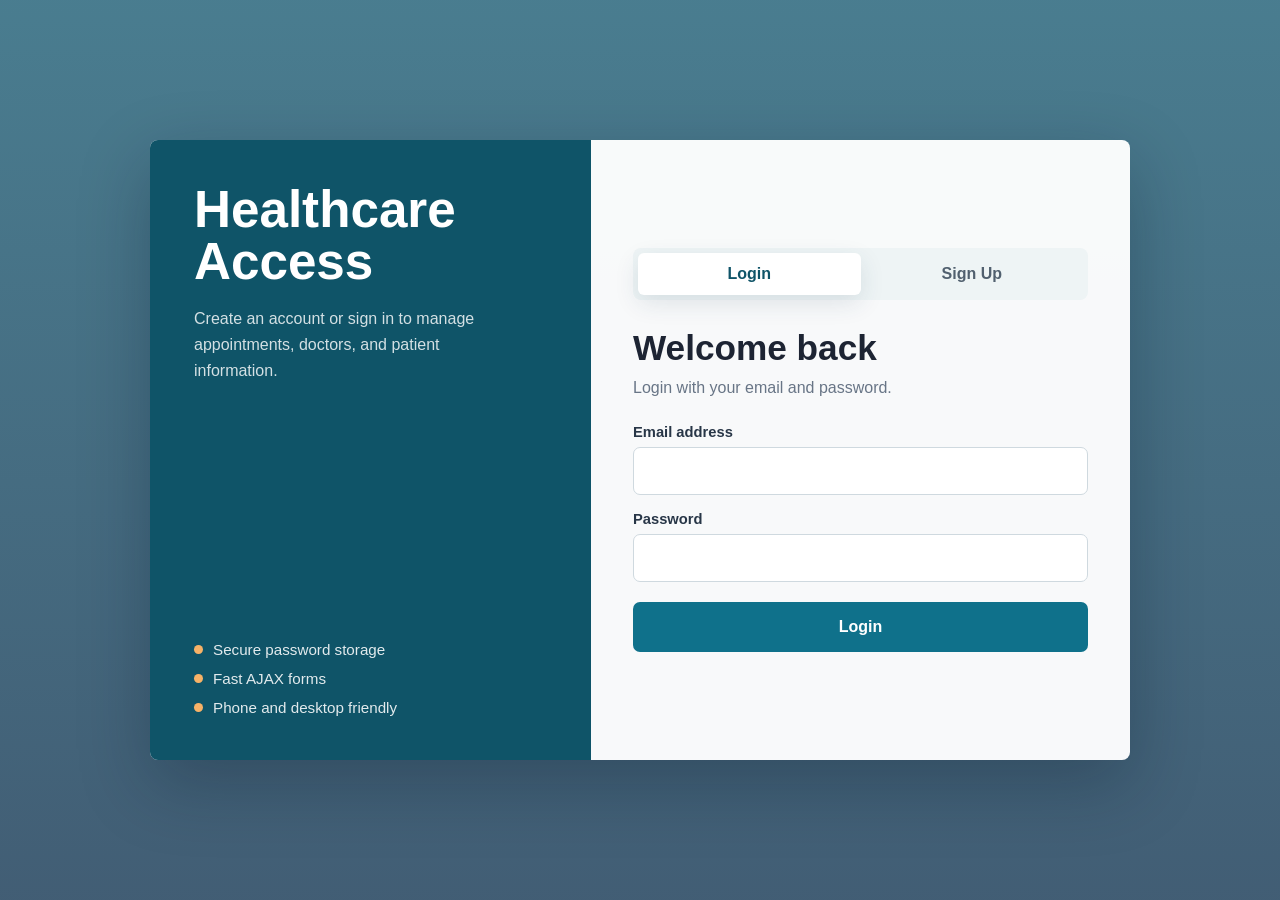
==== index.html @ d525bcc5 "Add files via upload" ====
<!DOCTYPE html>
<html lang="en">
<head>
  <meta charset="UTF-8">
  <meta name="viewport" content="width=device-width, initial-scale=1.0">
  <title>Login and Sign Up</title>
  <link rel="stylesheet" href="style.css">
</head>
<body>
  <main class="auth-shell">
    <section class="brand-panel" aria-label="Welcome">
      <div>
        <h1>Healthcare Access</h1>
        <p>Create an account or sign in to manage appointments, doctors, and patient information.</p>
      </div>
      <div class="brand-badges" aria-label="Account features">
        <span>Secure password storage</span>
        <span>Fast AJAX forms</span>
        <span>Phone and desktop friendly</span>
      </div>
    </section>

    <section class="form-panel">
      <div class="tabs" role="tablist" aria-label="Authentication forms">
        <button class="tab-button active" type="button" role="tab" aria-selected="true" data-form="login">Login</button>
        <button class="tab-button" type="button" role="tab" aria-selected="false" data-form="signup">Sign Up</button>
      </div>

      <h2 class="form-title" id="formTitle">Welcome back</h2>
      <p class="form-subtitle" id="formSubtitle">Login with your email and password.</p>

      <form id="loginForm" class="active" autocomplete="on">
        <div id="loginMessage" class="message" role="status" aria-live="polite"></div>
        <div class="field">
          <label for="loginEmail">Email address</label>
          <input id="loginEmail" name="email" type="email" autocomplete="email" required>
        </div>
        <div class="field">
          <label for="loginPassword">Password</label>
          <input id="loginPassword" name="password" type="password" autocomplete="current-password" required>
        </div>
        <button class="submit-button" type="submit">Login</button>
      </form>

      <form id="signupForm" autocomplete="on">
        <div id="signupMessage" class="message" role="status" aria-live="polite"></div>
        <div class="field">
          <label for="fullName">Full name</label>
          <input id="fullName" name="full_name" type="text" autocomplete="name" minlength="2" required>
        </div>
        <div class="field">
          <label for="signupEmail">Email address</label>
          <input id="signupEmail" name="email" type="email" autocomplete="email" required>
        </div>
        <div class="two-columns">
          <div class="field">
            <label for="phone">Phone</label>
            <input id="phone" name="phone" type="tel" autocomplete="tel">
          </div>
          <div class="field">
            <label for="role">Account type</label>
            <select id="role" name="role" required>
              <option value="patient">Patient</option>
              <option value="doctor">Doctor</option>
              <option value="admin">Admin</option>
            </select>
          </div>
        </div>
        <div class="two-columns">
          <div class="field">
            <label for="signupPassword">Password</label>
            <input id="signupPassword" name="password" type="password" autocomplete="new-password" minlength="6" required>
          </div>
          <div class="field">
            <label for="confirmPassword">Confirm password</label>
            <input id="confirmPassword" name="confirm_password" type="password" autocomplete="new-password" minlength="6" required>
          </div>
        </div>
        <button class="submit-button" type="submit">Create account</button>
      </form>
    </section>
  </main>

  <script>
    const tabs = document.querySelectorAll(".tab-button");
    const loginForm = document.getElementById("loginForm");
    const signupForm = document.getElementById("signupForm");
    const formTitle = document.getElementById("formTitle");
    const formSubtitle = document.getElementById("formSubtitle");

    function showMessage(element, text, type) {
      element.textContent = text;
      element.className = `message show ${type}`;
    }

    function clearMessage(element) {
      element.textContent = "";
      element.className = "message";
    }

    function setLoading(form, isLoading) {
      const button = form.querySelector(".submit-button");
      button.disabled = isLoading;
      button.dataset.originalText = button.dataset.originalText || button.textContent;
      button.textContent = isLoading ? "Please wait..." : button.dataset.originalText;
    }

    tabs.forEach((tab) => {
      tab.addEventListener("click", () => {
        const target = tab.dataset.form;
        tabs.forEach((item) => {
          const active = item === tab;
          item.classList.toggle("active", active);
          item.setAttribute("aria-selected", String(active));
        });

        loginForm.classList.toggle("active", target === "login");
        signupForm.classList.toggle("active", target === "signup");
        formTitle.textContent = target === "login" ? "Welcome back" : "Create your account";
        formSubtitle.textContent = target === "login"
          ? "Login with your email and password."
          : "Register your details to start using the system.";
      });
    });

    async function submitAjax(form, url, messageElement) {
      clearMessage(messageElement);
      setLoading(form, true);

      try {
        const response = await fetch(url, {
          method: "POST",
          body: new FormData(form)
        });
        const result = await response.json();
        showMessage(messageElement, result.message || "Request completed.", result.success ? "success" : "error");

        if (result.success) {
          form.reset();
        }
      } catch (error) {
        showMessage(messageElement, "Something went wrong. Please try again.", "error");
      } finally {
        setLoading(form, false);
      }
    }

    loginForm.addEventListener("submit", (event) => {
      event.preventDefault();
      submitAjax(loginForm, "login.php", document.getElementById("loginMessage"));
    });

    signupForm.addEventListener("submit", (event) => {
      event.preventDefault();
      submitAjax(signupForm, "signup.php", document.getElementById("signupMessage"));
    });
  </script>
</body>
</html>
---- style.css ----
* {
      box-sizing: border-box;
    }

    body {
      margin: 0;
      min-height: 100vh;
      font-family: Arial, Helvetica, sans-serif;
      color: #1d2433;
      background:
        linear-gradient(rgba(22, 88, 112, 0.78), rgba(24, 58, 86, 0.82)),
        url("https://images.unsplash.com/photo-1576091160399-112ba8d25d1d?auto=format&fit=crop&w=1800&q=80") center/cover fixed;
      display: flex;
      align-items: center;
      justify-content: center;
      padding: 24px;
    }

    .auth-shell {
      width: min(980px, 100%);
      min-height: 620px;
      display: grid;
      grid-template-columns: 0.9fr 1.1fr;
      background: rgba(255, 255, 255, 0.96);
      border-radius: 8px;
      overflow: hidden;
      box-shadow: 0 24px 70px rgba(6, 22, 38, 0.28);
    }

    .brand-panel {
      background: #0f5468;
      color: #fff;
      padding: 44px;
      display: flex;
      flex-direction: column;
      justify-content: space-between;
      gap: 32px;
    }

    .brand-panel h1 {
      margin: 0;
      font-size: clamp(2rem, 4vw, 3.35rem);
      line-height: 1.02;
      letter-spacing: 0;
    }

    .brand-panel p {
      margin: 18px 0 0;
      color: rgba(255, 255, 255, 0.82);
      line-height: 1.6;
      max-width: 34ch;
    }

    .brand-badges {
      display: grid;
      gap: 12px;
      font-size: 0.95rem;
      color: rgba(255, 255, 255, 0.88);
    }

    .brand-badges span {
      display: flex;
      align-items: center;
      gap: 10px;
    }

    .brand-badges span::before {
      content: "";
      width: 9px;
      height: 9px;
      border-radius: 50%;
      background: #f7b267;
      flex: 0 0 auto;
    }

    .form-panel {
      padding: 42px;
      display: flex;
      flex-direction: column;
      justify-content: center;
    }

    .tabs {
      display: grid;
      grid-template-columns: 1fr 1fr;
      background: #eef4f5;
      border-radius: 8px;
      padding: 5px;
      margin-bottom: 28px;
    }

    .tab-button {
      border: 0;
      background: transparent;
      border-radius: 6px;
      padding: 12px 14px;
      font-size: 1rem;
      font-weight: 700;
      color: #51606f;
      cursor: pointer;
      transition: background 0.2s ease, color 0.2s ease;
    }

    .tab-button.active {
      background: #fff;
      color: #0f5468;
      box-shadow: 0 8px 24px rgba(37, 68, 88, 0.12);
    }

    .form-title {
      margin: 0 0 8px;
      font-size: clamp(1.6rem, 3vw, 2.2rem);
      letter-spacing: 0;
    }

    .form-subtitle {
      margin: 0 0 24px;
      color: #687586;
      line-height: 1.5;
    }

    form {
      display: none;
      gap: 16px;
    }

    form.active {
      display: grid;
    }

    .field {
      display: grid;
      gap: 7px;
    }

    label {
      font-size: 0.92rem;
      font-weight: 700;
      color: #283647;
    }

    input,
    select {
      width: 100%;
      min-height: 48px;
      border: 1px solid #cfd9df;
      border-radius: 7px;
      padding: 0 14px;
      font-size: 1rem;
      color: #1d2433;
      background: #fff;
      outline: none;
      transition: border-color 0.2s ease, box-shadow 0.2s ease;
    }

    input:focus,
    select:focus {
      border-color: #0f718b;
      box-shadow: 0 0 0 4px rgba(15, 113, 139, 0.12);
    }

    .two-columns {
      display: grid;
      grid-template-columns: 1fr 1fr;
      gap: 14px;
    }

    .submit-button {
      min-height: 50px;
      border: 0;
      border-radius: 7px;
      background: #0f718b;
      color: #fff;
      font-size: 1rem;
      font-weight: 800;
      cursor: pointer;
      margin-top: 4px;
      transition: transform 0.2s ease, background 0.2s ease;
    }

    .submit-button:hover {
      background: #0d5d73;
      transform: translateY(-1px);
    }

    .submit-button:disabled {
      cursor: wait;
      opacity: 0.72;
      transform: none;
    }

    .message {
      display: none;
      border-radius: 7px;
      padding: 12px 14px;
      line-height: 1.45;
      font-size: 0.95rem;
    }

    .message.show {
      display: block;
    }

    .message.success {
      background: #e9f8ef;
      color: #17633a;
      border: 1px solid #b7e3c7;
    }

    .message.error {
      background: #fff0ef;
      color: #9b2d25;
      border: 1px solid #f0c0bb;
    }

    @media (max-width: 760px) {
      body {
        align-items: stretch;
        padding: 0;
        background-attachment: scroll;
      }

      .auth-shell {
        min-height: 100vh;
        grid-template-columns: 1fr;
        border-radius: 0;
      }

      .brand-panel {
        padding: 28px 22px;
        gap: 18px;
      }

      .brand-panel p {
        max-width: none;
      }

      .brand-badges {
        grid-template-columns: 1fr;
      }

      .form-panel {
        padding: 28px 20px 34px;
        justify-content: start;
      }

      .two-columns {
        grid-template-columns: 1fr;
      }
    }
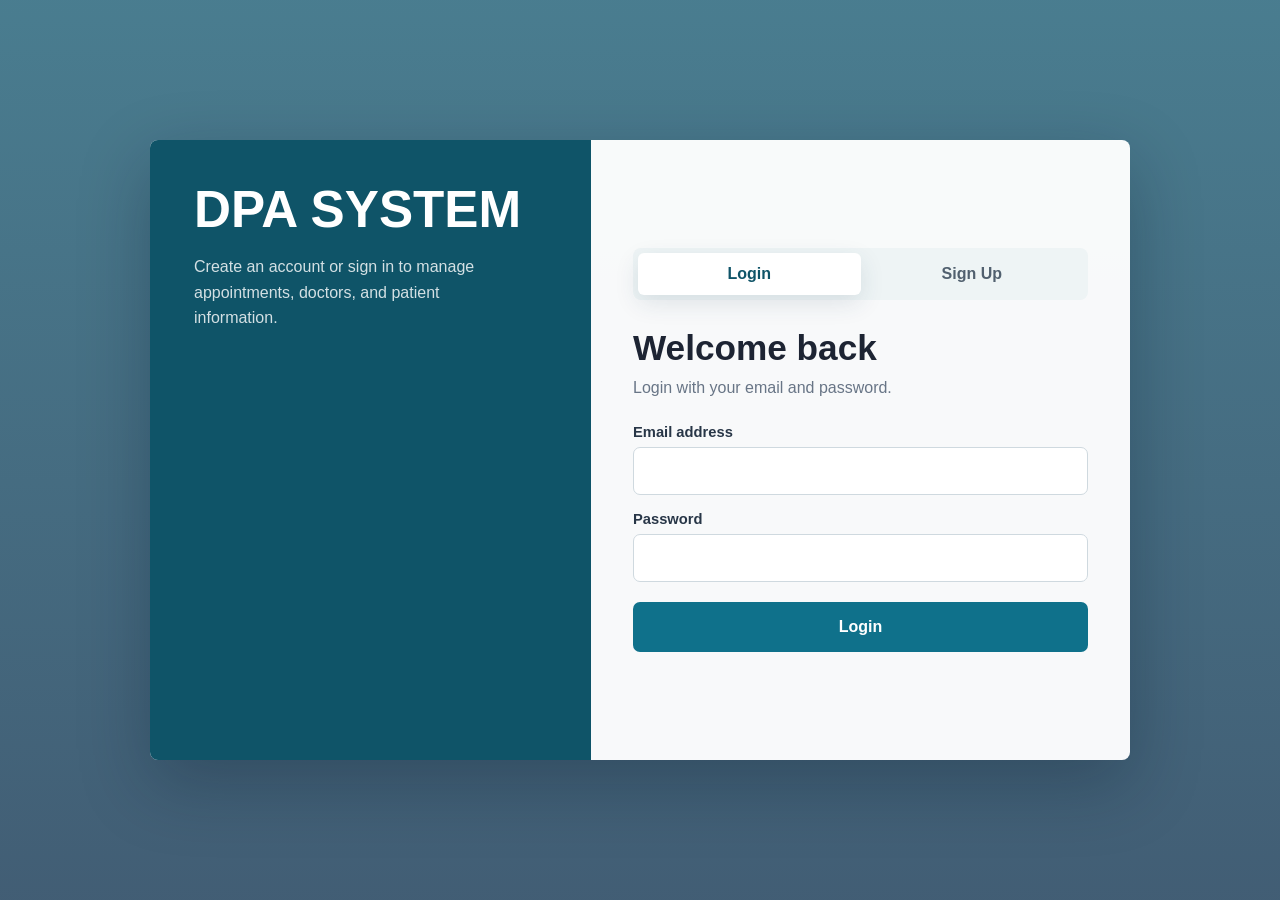
==== commit 49064d1d: "Update index.html" ====
--- a/index.html
+++ b/index.html
@@ -10,13 +10,10 @@
   <main class="auth-shell">
     <section class="brand-panel" aria-label="Welcome">
       <div>
-        <h1>Healthcare Access</h1>
+        <h1>DPA SYSTEM</h1>
         <p>Create an account or sign in to manage appointments, doctors, and patient information.</p>
       </div>
       <div class="brand-badges" aria-label="Account features">
-        <span>Secure password storage</span>
-        <span>Fast AJAX forms</span>
-        <span>Phone and desktop friendly</span>
       </div>
     </section>
 
@@ -156,4 +153,4 @@
     });
   </script>
 </body>
-</html>+</html>
